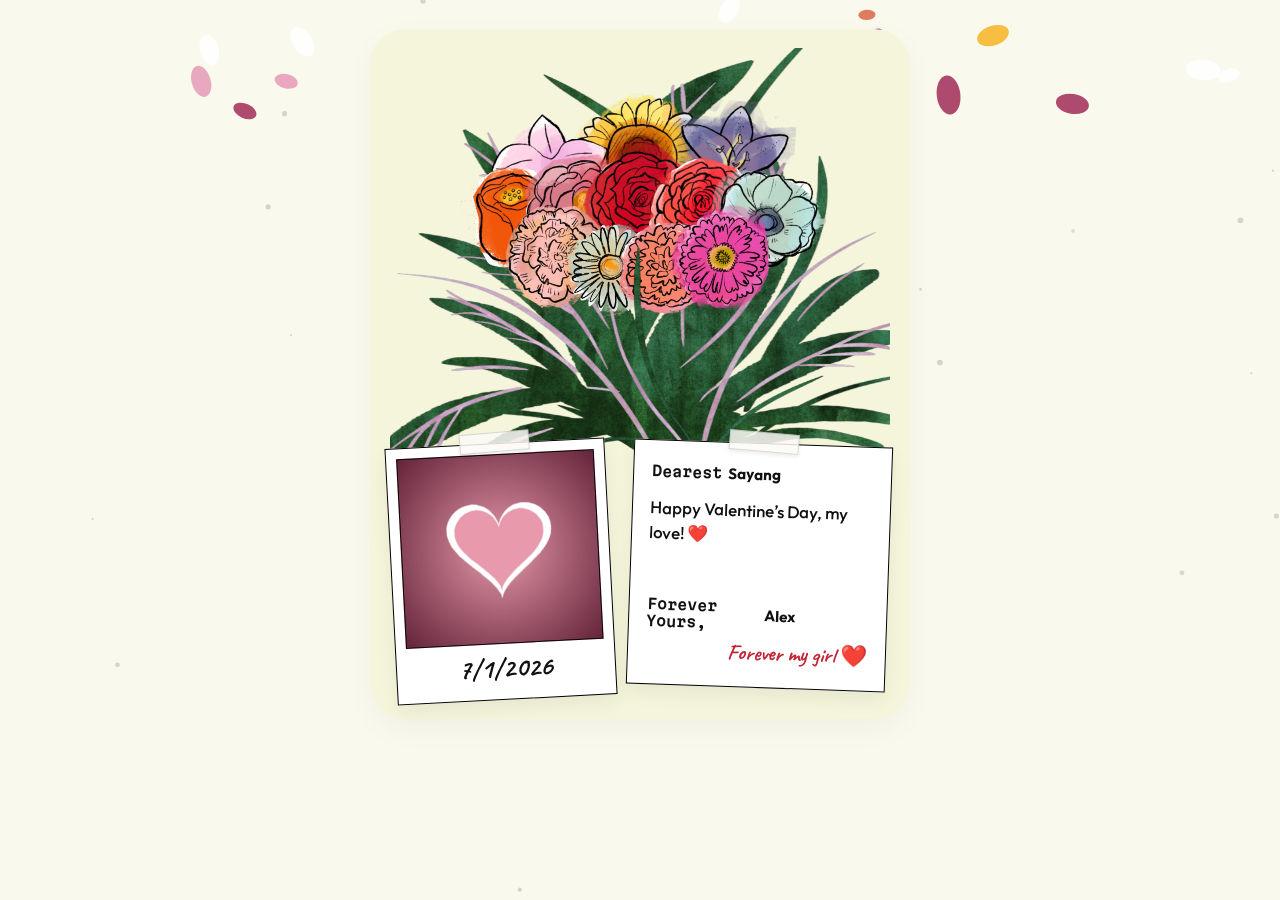
==== index.html @ cecd98f7 "first" ====
<!DOCTYPE html>
<html lang="en">
<head>
    <meta charset="UTF-8">
    <meta name="viewport" content="width=device-width, initial-scale=1.0, maximum-scale=1.0, user-scalable=no">
    <title>For Sayang ❤️ — DigiBouquet</title>
    <meta name="description" content="A digital flower bouquet gift made with love for Sayang, featuring clickable interactive flowers with hidden romantic love messages.">
    
    <!-- Google Fonts -->
    <link rel="preconnect" href="https://fonts.googleapis.com">
    <link rel="preconnect" href="https://fonts.gstatic.com" crossorigin>
    <link href="https://fonts.googleapis.com/css2?family=Martian+Mono:wght@300;400;500;600;700&family=Caveat:wght@500;600;700&family=Outfit:wght@400;500;600;700&family=Dancing+Script:wght@500;600;700&display=swap" rel="stylesheet">

    <!-- Stylesheet -->
    <link rel="stylesheet" href="style.css">
</head>
<body>
    <!-- Canvas FX Layer for Gentle Ambient Petals -->
    <canvas id="fx-canvas" class="fullscreen-canvas" aria-hidden="true"></canvas>

    <!-- Main Container -->
    <div class="page-container">
        <!-- Main Gift Stage: Single Combined Hybrid Bouquet -->
        <main class="gift-stage">
            <div class="bouquet-wrapper">
                
                <!-- Live Hybrid Canvas Bouquet Stage -->
                <div class="canvas-container">
                    <canvas id="bouquet-canvas" width="500" height="420"></canvas>
                </div>

                <!-- Cards Container (Polaroid Photo + Handwritten Message Card) -->
                <div class="cards-flex-container">
                    
                    <!-- 1. Floating Polaroid Photo Frame -->
                    <div class="polaroid-card" id="polaroid-card">
                        <div class="tape-strip"></div>
                        <div class="polaroid-frame">
                            <div class="polaroid-photo-wrapper">
                                <img src="assets/photo.jpg" alt="Sayang & Us" id="polaroid-img" onerror="this.src='data:image/svg+xml;utf8,<svg xmlns=\'http://www.w3.org/2000/svg\' width=\'300\' height=\'350\' viewBox=\'0 0 300 350\'><rect width=\'100%\' height=\'100%\' fill=\'%232c0b16\'/><path d=\'M150 140 Q180 100 210 140 T150 220 Q120 180 90 140 T150 140\' fill=\'%23e899ac\'/><text x=\'50%\' y=\'270\' fill=\'%23fdfbf7\' font-family=\'serif\' font-size=\'18\' text-anchor=\'middle\'>7/1/2026 ❤️</text></svg>'">
                                <div class="photo-glare"></div>
                            </div>
                            <div class="polaroid-caption">
                                <span id="caption-text" class="polaroid-caption-handwritten">7/1/2026</span>
                            </div>
                        </div>
                    </div>

                    <!-- 2. Pinned Handwritten Love Message Card -->
                    <div class="note-card" id="note-card">
                        <div class="tape-strip right-tape"></div>
                        <div class="card-inner">
                            <div class="card-line">
                                <span class="card-label">Dearest</span>
                                <input type="text" id="input-to" class="card-input" value="Sayang" placeholder="Sayang">
                            </div>
                            <div class="card-message-box">
                                <textarea id="input-message" class="card-textarea" rows="3" placeholder="Write your love message...">Happy Valentine’s Day, my love! ❤️

Every single flower in this bouquet blooms just for you.</textarea>
                            </div>
                            <div class="card-line right">
                                <span class="card-label">Forever Yours,</span>
                                <input type="text" id="input-from" class="card-input" value="Alex" placeholder="Alex">
                            </div>
                            <div class="card-subtagline">Forever my girl ❤️</div>
                        </div>
                    </div>

                </div>

            </div>
        </main>
    </div>

    <!-- Hidden Love Note Modal Popup -->
    <div id="flower-modal" class="modal-overlay hidden" aria-hidden="true">
        <div class="modal-card">
            <button type="button" id="modal-close" class="modal-close-btn" aria-label="Close message">&times;</button>
            <div class="modal-flower-img-wrapper">
                <img id="modal-flower-img" src="" alt="Flower Asset" class="modal-flower-img">
            </div>
            <div id="modal-flower-title" class="modal-flower-title">Sunflower</div>
            <p id="modal-flower-message" class="modal-flower-message">You are my sunshine, Sayang! 🌻</p>
        </div>
    </div>

    <!-- Hidden Audio Element -->
    <audio id="bg-music" src="assets/music.mp3" preload="auto" loop></audio>

    <!-- Scripts -->
    <script src="particles.js"></script>
    <script src="petals.js"></script>
    <script src="bouquet.js"></script>
    <script src="animations.js"></script>
    <script src="script.js"></script>
</body>
</html>
---- style.css ----
/* ==========================================================================
   DigiBouquet Girlfriend Romantic Gift - Mobile-First Design System for Sayang
   ========================================================================== */

:root {
    --bg-page: #F9F9EE;
    --bg-wrapper: #F5F5DC;
    --bg-card: #FFFFFF;
    --color-text: #111111;
    --color-text-muted: #555555;
    --border-card: 1.5px solid #000000;
    
    --font-mono: 'Martian Mono', monospace, monospace;
    --font-handwritten: 'Caveat', 'Dancing Script', cursive;
    --font-sans: 'Outfit', -apple-system, BlinkMacSystemFont, 'Segoe UI', Roboto, sans-serif;

    --transition-smooth: 0.3s cubic-bezier(0.16, 1, 0.3, 1);
}

*, *::before, *::after {
    box-sizing: border-box;
    margin: 0;
    padding: 0;
    -webkit-tap-highlight-color: transparent;
}

html, body {
    width: 100%;
    min-height: 100vh;
    background-color: var(--bg-page);
    color: var(--color-text);
    font-family: var(--font-mono);
    -webkit-font-smoothing: antialiased;
    overflow-x: hidden;
    touch-action: manipulation;
}

.fullscreen-canvas {
    position: fixed;
    top: 0;
    left: 0;
    width: 100vw;
    height: 100vh;
    pointer-events: none;
    z-index: 1;
}

/* Page Layout */
.page-container {
    position: relative;
    z-index: 2;
    max-width: 720px;
    margin: 0 auto;
    padding: 1.8rem 1.2rem 4rem 1.2rem;
    text-align: center;
}

.heart-pulse {
    display: inline-block;
    animation: heartBeat 1.5s ease-in-out infinite;
}

@keyframes heartBeat {
    0%, 100% { transform: scale(1); }
    15% { transform: scale(1.25); }
    30% { transform: scale(1); }
    45% { transform: scale(1.15); }
}

/* Gift Stage */
.gift-stage {
    display: flex;
    flex-direction: column;
    align-items: center;
    width: 100%;
}

.bouquet-wrapper {
    position: relative;
    width: 100%;
    max-width: 540px;
    background-color: var(--bg-wrapper);
    border-radius: 36px;
    padding: 1.2rem 0.8rem 1.2rem 0.8rem;
    box-shadow: 0 10px 30px rgba(0, 0, 0, 0.04);
}

.canvas-container {
    position: relative;
    width: 100%;
    display: flex;
    flex-direction: column;
    justify-content: center;
    align-items: center;
    touch-action: none;
}

#bouquet-canvas {
    max-width: 100%;
    height: auto;
    display: block;
    cursor: pointer;
}

/* Cards Flex Layout (Polaroid + Message Card) */
.cards-flex-container {
    display: flex;
    justify-content: center;
    align-items: flex-start;
    gap: 1.2rem;
    margin-top: -25px;
    padding: 0 0.5rem;
    z-index: 10;
    position: relative;
    width: 100%;
}

/* Tape Strip Accent */
.tape-strip {
    position: absolute;
    top: -12px;
    left: 50%;
    transform: translateX(-50%) rotate(-2deg);
    width: 70px;
    height: 20px;
    background: rgba(253, 251, 247, 0.85);
    border: 1px solid rgba(0,0,0,0.15);
    box-shadow: 0 2px 4px rgba(0,0,0,0.08);
    z-index: 20;
}

.right-tape {
    transform: translateX(-50%) rotate(3deg);
}

/* 1. Floating Polaroid Photo Frame */
.polaroid-card {
    position: relative;
    width: 220px;
    max-width: 100%;
    background: var(--bg-card);
    border: var(--border-card);
    padding: 10px 10px 14px 10px;
    transform: rotate(-3deg);
    transition: transform var(--transition-smooth), box-shadow var(--transition-smooth);
    box-shadow: 0 8px 20px rgba(0,0,0,0.06);
    cursor: pointer;
}

.polaroid-card:active, .polaroid-card:hover {
    transform: rotate(0deg) scale(1.04) translateY(-4px);
    box-shadow: 0 14px 30px rgba(0,0,0,0.12);
    z-index: 15;
}

.polaroid-frame {
    display: flex;
    flex-direction: column;
    align-items: center;
}

.polaroid-photo-wrapper {
    position: relative;
    width: 100%;
    height: 190px;
    overflow: hidden;
    background: #1a060d;
    border: 1px solid rgba(0,0,0,0.1);
}

.polaroid-photo-wrapper img {
    width: 100%;
    height: 100%;
    object-fit: cover;
    display: block;
    transition: transform 0.6s ease;
}

.polaroid-card:active .polaroid-photo-wrapper img,
.polaroid-card:hover .polaroid-photo-wrapper img {
    transform: scale(1.06);
}

.photo-glare {
    position: absolute;
    top: 0;
    left: -100%;
    width: 50%;
    height: 100%;
    background: linear-gradient(90deg, transparent, rgba(255,255,255,0.3), transparent);
    transform: skewX(-20deg);
    transition: left 0.8s ease;
}

.polaroid-card:active .photo-glare,
.polaroid-card:hover .photo-glare {
    left: 150%;
}

.polaroid-caption {
    margin-top: 8px;
    text-align: center;
}

/* Handwritten Polaroid Caption Typography */
.polaroid-caption-handwritten {
    font-family: var(--font-handwritten);
    font-size: 1.7rem;
    font-weight: 700;
    color: #111111;
    letter-spacing: 0.5px;
    line-height: 1.2;
    display: inline-block;
}

/* 2. Pinned Handwritten Note Card */
.note-card {
    position: relative;
    flex: 1;
    max-width: 290px;
    width: 100%;
    background: var(--bg-card);
    border: var(--border-card);
    padding: 1.3rem 1.1rem;
    transform: rotate(2deg);
    transition: transform var(--transition-smooth), box-shadow var(--transition-smooth);
    box-shadow: 0 8px 20px rgba(0,0,0,0.06);
}

.note-card:active, .note-card:hover {
    transform: rotate(0deg) scale(1.02) translateY(-4px);
    box-shadow: 0 14px 30px rgba(0,0,0,0.12);
    z-index: 15;
}

.card-inner {
    display: flex;
    flex-direction: column;
    gap: 0.6rem;
    text-align: left;
}

.card-line {
    display: flex;
    align-items: center;
    gap: 0.4rem;
    font-size: 0.9rem;
    font-weight: 600;
}

.card-line.right {
    justify-content: flex-end;
    margin-top: 0.2rem;
}

.card-label {
    color: #111111;
    font-weight: 600;
}

.card-input {
    border: none;
    background: transparent;
    font-family: var(--font-sans);
    font-size: 0.95rem;
    font-weight: 700;
    color: #111111;
    outline: none;
    width: 60%;
}

.card-message-box {
    margin: 0.3rem 0;
}

.card-textarea {
    width: 100%;
    border: none;
    background: transparent;
    font-family: var(--font-sans);
    font-size: 1.05rem;
    font-weight: 500;
    line-height: 1.5;
    color: #111111;
    outline: none;
    resize: none;
    overflow: hidden;
    min-height: 80px;
}

.card-subtagline {
    text-align: right;
    font-family: var(--font-handwritten);
    font-size: 1.35rem;
    font-weight: 700;
    color: #c02636;
    margin-top: -0.2rem;
}

/* Flower Hidden Love Note Modal Overlay - Highest Mobile Z-Index */
.modal-overlay {
    position: fixed !important;
    top: 0 !important;
    left: 0 !important;
    right: 0 !important;
    bottom: 0 !important;
    width: 100vw !important;
    height: 100vh !important;
    background: rgba(0, 0, 0, 0.65) !important;
    -webkit-backdrop-filter: blur(8px);
    backdrop-filter: blur(8px);
    display: flex !important;
    justify-content: center !important;
    align-items: center !important;
    z-index: 999999 !important;
    -webkit-transform: translateZ(999999px) !important;
    transform: translateZ(999999px) !important;
    padding: 1.2rem;
    opacity: 1;
    visibility: visible;
    transition: opacity 0.25s ease, visibility 0.25s ease;
}

.modal-overlay.hidden {
    display: none !important;
    opacity: 0 !important;
    visibility: hidden !important;
    pointer-events: none !important;
}

.modal-card {
    position: relative;
    width: 100%;
    max-width: 340px;
    background: #FFFFFF !important;
    border: 2px solid #000000;
    border-radius: 24px;
    padding: 1.8rem 1.4rem 1.6rem 1.4rem;
    box-shadow: 0 20px 50px rgba(0, 0, 0, 0.3);
    text-align: center;
    z-index: 1000000 !important;
    animation: modalPopIn 0.35s cubic-bezier(0.175, 0.885, 0.32, 1.275);
}

@keyframes modalPopIn {
    0% { transform: scale(0.8) translateY(20px); opacity: 0; }
    100% { transform: scale(1) translateY(0); opacity: 1; }
}

.modal-close-btn {
    position: absolute;
    top: 10px;
    right: 14px;
    background: none;
    border: none;
    font-size: 2rem;
    font-weight: 700;
    color: #444444;
    cursor: pointer;
    line-height: 1;
    padding: 6px 10px;
    z-index: 1000001;
}

.modal-close-btn:hover {
    color: #000000;
}

.modal-flower-img-wrapper {
    width: 110px;
    height: 110px;
    margin: 0.2rem auto 0.6rem auto;
    display: flex;
    align-items: center;
    justify-content: center;
}

.modal-flower-img {
    max-width: 100%;
    max-height: 100%;
    object-fit: contain;
    filter: drop-shadow(0 4px 8px rgba(0,0,0,0.12));
}

.modal-flower-title {
    font-family: var(--font-mono);
    font-size: 0.85rem;
    font-weight: 700;
    text-transform: uppercase;
    letter-spacing: 0.5px;
    color: #887766;
    margin-bottom: 0.6rem;
}

.modal-flower-message {
    font-family: var(--font-sans);
    font-size: 1.1rem;
    font-weight: 500;
    line-height: 1.5;
    color: #111111;
}

/* Responsive Rules for Mobile Devices (iPhone & Android) */
@media (max-width: 600px) {
    .page-container {
        padding: 1.2rem 0.8rem 3rem 0.8rem;
    }
    
    .bouquet-wrapper {
        border-radius: 28px;
        padding: 1rem 0.4rem;
    }

    .cards-flex-container {
        flex-direction: column;
        align-items: center;
        margin-top: -15px;
        gap: 1.6rem;
    }
    
    .polaroid-card {
        width: 100%;
        max-width: 270px;
        transform: rotate(-1deg);
    }
    
    .note-card {
        width: 100%;
        max-width: 270px;
        transform: rotate(1deg);
    }

    .polaroid-caption-handwritten {
        font-size: 1.6rem;
    }

    .card-textarea {
        font-size: 1.0rem;
    }
}
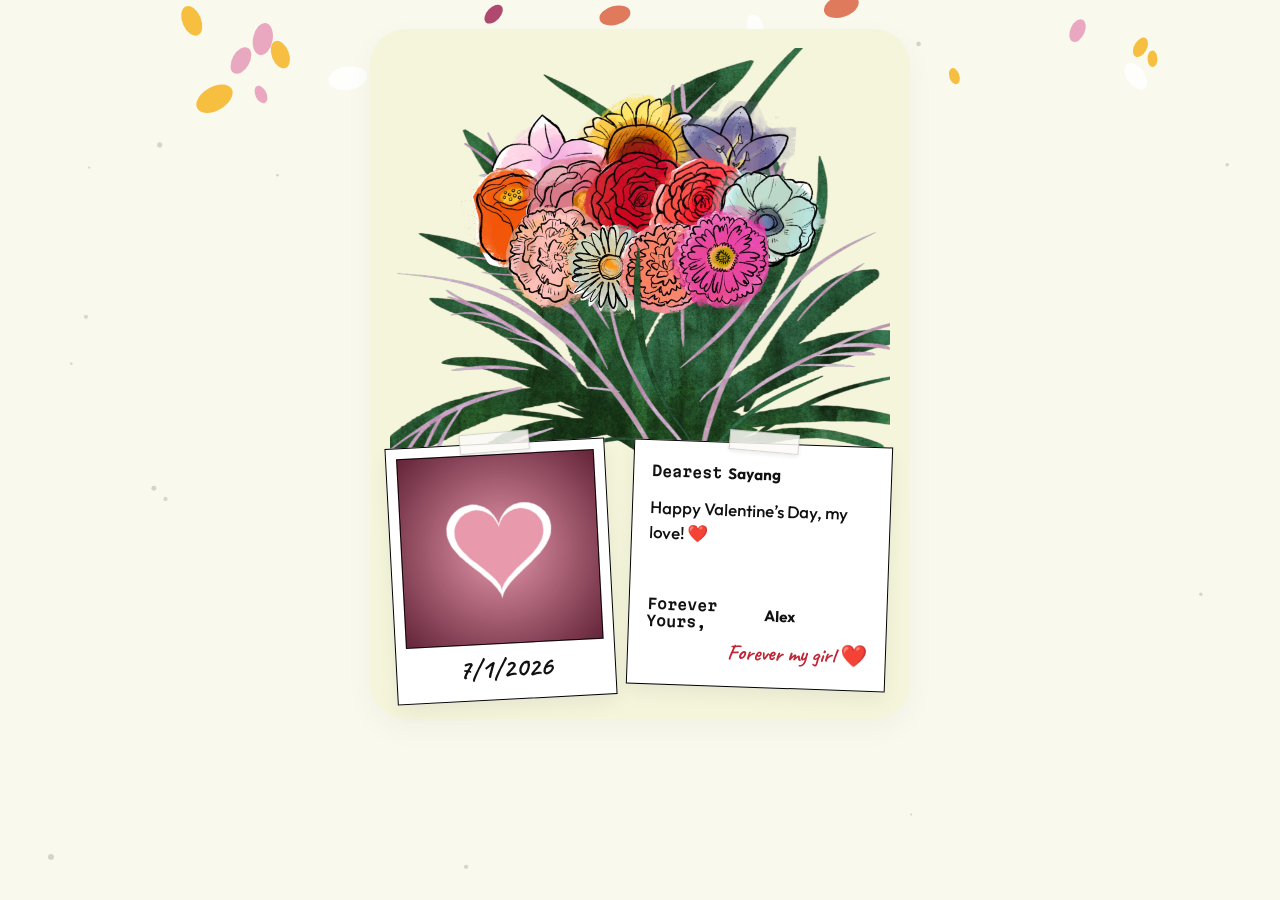
==== commit 746b0ea7: "asd" ====
--- a/index.html
+++ b/index.html
@@ -3,6 +3,7 @@
 <head>
     <meta charset="UTF-8">
     <meta name="viewport" content="width=device-width, initial-scale=1.0, maximum-scale=1.0, user-scalable=no">
+    <meta name="referrer" content="no-referrer-when-downgrade">
     <title>For Sayang ❤️ — DigiBouquet</title>
     <meta name="description" content="A digital flower bouquet gift made with love for Sayang, featuring clickable interactive flowers with hidden romantic love messages.">
     
--- a/style.css
+++ b/style.css
@@ -27,6 +27,7 @@
 html, body {
     width: 100%;
     min-height: 100vh;
+    min-height: -webkit-fill-available;
     background-color: var(--bg-page);
     color: var(--color-text);
     font-family: var(--font-mono);
@@ -297,7 +298,7 @@
     margin-top: -0.2rem;
 }
 
-/* Flower Hidden Love Note Modal Overlay - Highest Mobile Z-Index */
+/* 100% Full-Bleed Mobile Backdrop Modal Overlay */
 .modal-overlay {
     position: fixed !important;
     top: 0 !important;
@@ -306,15 +307,18 @@
     bottom: 0 !important;
     width: 100vw !important;
     height: 100vh !important;
-    background: rgba(0, 0, 0, 0.65) !important;
-    -webkit-backdrop-filter: blur(8px);
-    backdrop-filter: blur(8px);
+    height: 100dvh !important;
+    min-height: -webkit-fill-available !important;
+    background: rgba(0, 0, 0, 0.72) !important;
+    -webkit-backdrop-filter: blur(10px);
+    backdrop-filter: blur(10px);
     display: flex !important;
     justify-content: center !important;
     align-items: center !important;
-    z-index: 999999 !important;
-    -webkit-transform: translateZ(999999px) !important;
-    transform: translateZ(999999px) !important;
+    z-index: 9999999 !important;
+    -webkit-transform: translateZ(9999999px) !important;
+    transform: translateZ(9999999px) !important;
+    margin: 0 !important;
     padding: 1.2rem;
     opacity: 1;
     visibility: visible;
@@ -336,9 +340,9 @@
     border: 2px solid #000000;
     border-radius: 24px;
     padding: 1.8rem 1.4rem 1.6rem 1.4rem;
-    box-shadow: 0 20px 50px rgba(0, 0, 0, 0.3);
+    box-shadow: 0 20px 50px rgba(0, 0, 0, 0.4);
     text-align: center;
-    z-index: 1000000 !important;
+    z-index: 10000000 !important;
     animation: modalPopIn 0.35s cubic-bezier(0.175, 0.885, 0.32, 1.275);
 }
 
@@ -359,7 +363,7 @@
     cursor: pointer;
     line-height: 1;
     padding: 6px 10px;
-    z-index: 1000001;
+    z-index: 10000001;
 }
 
 .modal-close-btn:hover {
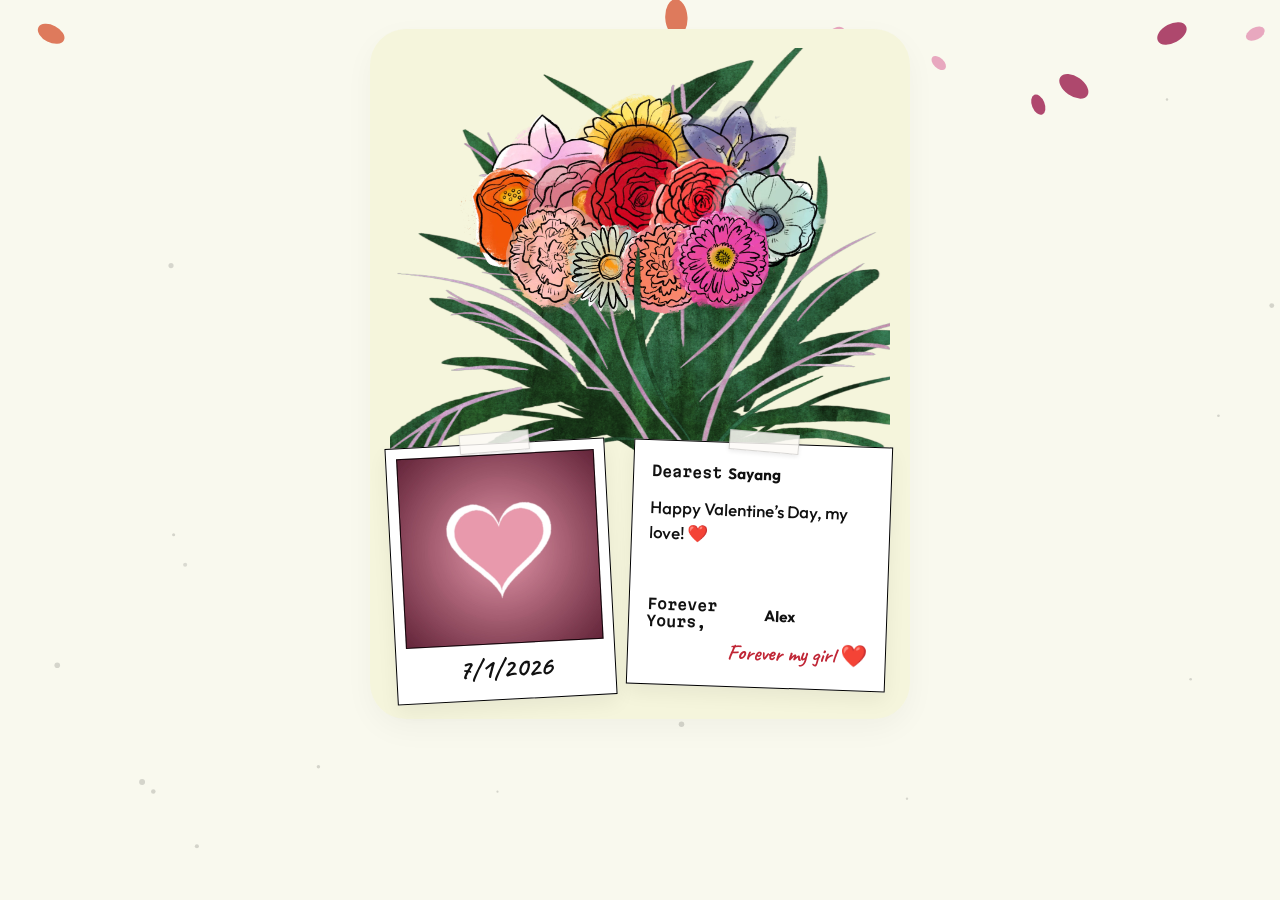
==== commit e1708b9a: "asd" ====
--- a/index.html
+++ b/index.html
@@ -7,12 +7,7 @@
     <title>For Sayang ❤️ — DigiBouquet</title>
     <meta name="description" content="A digital flower bouquet gift made with love for Sayang, featuring clickable interactive flowers with hidden romantic love messages.">
     
-    <!-- Google Fonts -->
-    <link rel="preconnect" href="https://fonts.googleapis.com">
-    <link rel="preconnect" href="https://fonts.gstatic.com" crossorigin>
-    <link href="https://fonts.googleapis.com/css2?family=Martian+Mono:wght@300;400;500;600;700&family=Caveat:wght@500;600;700&family=Outfit:wght@400;500;600;700&family=Dancing+Script:wght@500;600;700&display=swap" rel="stylesheet">
-
-    <!-- Stylesheet -->
+    <!-- Local Self-Contained Stylesheet -->
     <link rel="stylesheet" href="style.css">
 </head>
 <body>
--- a/style.css
+++ b/style.css
@@ -1,6 +1,9 @@
 /* ==========================================================================
    DigiBouquet Girlfriend Romantic Gift - Mobile-First Design System for Sayang
+   (100% Self-Contained Local Assets & Fonts - No External CDNs)
    ========================================================================== */
+
+@import 'public/css/fonts.css';
 
 :root {
     --bg-page: #F9F9EE;
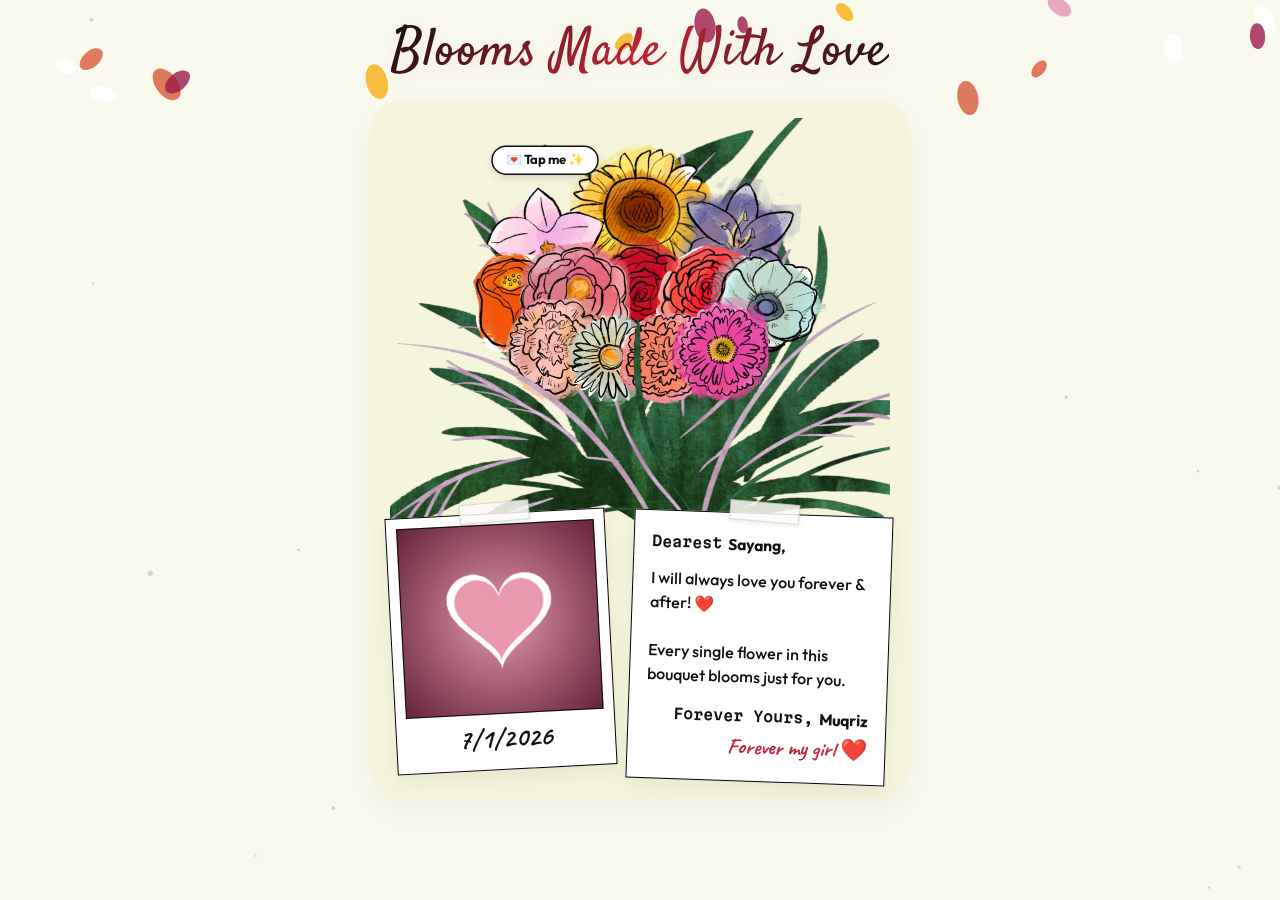
==== commit 5a868f57: "asd" ====
--- a/index.html
+++ b/index.html
@@ -4,11 +4,42 @@
     <meta charset="UTF-8">
     <meta name="viewport" content="width=device-width, initial-scale=1.0, maximum-scale=1.0, user-scalable=no">
     <meta name="referrer" content="no-referrer-when-downgrade">
-    <title>For Sayang ❤️ — DigiBouquet</title>
-    <meta name="description" content="A digital flower bouquet gift made with love for Sayang, featuring clickable interactive flowers with hidden romantic love messages.">
+    <meta name="robots" content="index, follow">
+    <meta name="theme-color" content="#F9F9EE">
+
+    <!-- Primary Title & Meta Description -->
+    <title>For Sayang ❤️ — Blooms Made With Love | DigiBouquet</title>
+    <meta name="title" content="For Sayang ❤️ — Blooms Made With Love | DigiBouquet">
+    <meta name="description" content="A digital flower bouquet gift made with endless love for Sayang by Muqriz. Featuring interactive 2D animated blossoms, hidden romantic love messages, and polaroid memories.">
+    <meta name="keywords" content="digital bouquet, flower gift for sayang, romantic love letter, muqriz, valentine gift, interactive flower bouquet">
+    <meta name="author" content="Muqriz">
+    <link rel="canonical" href="https://syafiqa.muqriz.my/">
+
+    <!-- Open Graph / Facebook / WhatsApp Preview Meta Tags -->
+    <meta property="og:type" content="website">
+    <meta property="og:url" content="https://syafiqa.muqriz.my/">
+    <meta property="og:site_name" content="DigiBouquet for Sayang">
+    <meta property="og:title" content="For Sayang ❤️ — Blooms Made With Love">
+    <meta property="og:description" content="A digital flower bouquet gift made with endless love for Sayang by Muqriz. Tap any flower to discover hidden romantic notes!">
+    <meta property="og:image" content="https://syafiqa.muqriz.my/assets/photo.jpg">
+    <meta property="og:image:width" content="1200">
+    <meta property="og:image:height" content="630">
+    <meta property="og:locale" content="en_US">
+
+    <!-- Twitter Card Meta Tags -->
+    <meta name="twitter:card" content="summary_large_image">
+    <meta name="twitter:url" content="https://syafiqa.muqriz.my/">
+    <meta name="twitter:title" content="For Sayang ❤️ — Blooms Made With Love">
+    <meta name="twitter:description" content="A digital flower bouquet gift made with endless love for Sayang by Muqriz. Tap any flower to discover hidden romantic notes!">
+    <meta name="twitter:image" content="https://syafiqa.muqriz.my/assets/photo.jpg">
+
+    <!-- iOS Apple Web App Meta Tags -->
+    <meta name="apple-mobile-web-app-capable" content="yes">
+    <meta name="apple-mobile-web-app-status-bar-style" content="default">
+    <meta name="apple-mobile-web-app-title" content="Sayang's Flowers">
     
-    <!-- Local Self-Contained Stylesheet -->
-    <link rel="stylesheet" href="style.css">
+    <!-- Local Self-Contained Stylesheet with Cache-Buster -->
+    <link rel="stylesheet" href="style.css?v=2">
 </head>
 <body>
     <!-- Canvas FX Layer for Gentle Ambient Petals -->
@@ -16,6 +47,12 @@
 
     <!-- Main Container -->
     <div class="page-container">
+        
+        <!-- Romantic Header Typography (Option 9: Satisfy Brush Script) -->
+        <header class="header-typography">
+            <h1 id="header-title-text" class="header-title font-style-9">Blooms Made With Love</h1>
+        </header>
+
         <!-- Main Gift Stage: Single Combined Hybrid Bouquet -->
         <main class="gift-stage">
             <div class="bouquet-wrapper">
@@ -33,7 +70,7 @@
                         <div class="tape-strip"></div>
                         <div class="polaroid-frame">
                             <div class="polaroid-photo-wrapper">
-                                <img src="assets/photo.jpg" alt="Sayang & Us" id="polaroid-img" onerror="this.src='data:image/svg+xml;utf8,<svg xmlns=\'http://www.w3.org/2000/svg\' width=\'300\' height=\'350\' viewBox=\'0 0 300 350\'><rect width=\'100%\' height=\'100%\' fill=\'%232c0b16\'/><path d=\'M150 140 Q180 100 210 140 T150 220 Q120 180 90 140 T150 140\' fill=\'%23e899ac\'/><text x=\'50%\' y=\'270\' fill=\'%23fdfbf7\' font-family=\'serif\' font-size=\'18\' text-anchor=\'middle\'>7/1/2026 ❤️</text></svg>'">
+                                <img src="assets/photo.jpg?v=2" alt="Sayang & Us" id="polaroid-img" onerror="this.src='data:image/svg+xml;utf8,<svg xmlns=\'http://www.w3.org/2000/svg\' width=\'300\' height=\'350\' viewBox=\'0 0 300 350\'><rect width=\'100%\' height=\'100%\' fill=\'%232c0b16\'/><path d=\'M150 140 Q180 100 210 140 T150 220 Q120 180 90 140 T150 140\' fill=\'%23e899ac\'/><text x=\'50%\' y=\'270\' fill=\'%23fdfbf7\' font-family=\'serif\' font-size=\'18\' text-anchor=\'middle\'>7/1/2026 ❤️</text></svg>'">
                                 <div class="photo-glare"></div>
                             </div>
                             <div class="polaroid-caption">
@@ -42,22 +79,20 @@
                         </div>
                     </div>
 
-                    <!-- 2. Pinned Handwritten Love Message Card -->
+                    <!-- 2. Pinned Handwritten Permanent Note Card -->
                     <div class="note-card" id="note-card">
                         <div class="tape-strip right-tape"></div>
                         <div class="card-inner">
                             <div class="card-line">
                                 <span class="card-label">Dearest</span>
-                                <input type="text" id="input-to" class="card-input" value="Sayang" placeholder="Sayang">
+                                <span class="card-value">Sayang,</span>
                             </div>
                             <div class="card-message-box">
-                                <textarea id="input-message" class="card-textarea" rows="3" placeholder="Write your love message...">Happy Valentine’s Day, my love! ❤️
-
-Every single flower in this bouquet blooms just for you.</textarea>
+                                <p class="card-message-text">I will always love you forever & after! ❤️<br><br>Every single flower in this bouquet blooms just for you.</p>
                             </div>
                             <div class="card-line right">
                                 <span class="card-label">Forever Yours,</span>
-                                <input type="text" id="input-from" class="card-input" value="Alex" placeholder="Alex">
+                                <span class="card-value">Muqriz</span>
                             </div>
                             <div class="card-subtagline">Forever my girl ❤️</div>
                         </div>
@@ -84,11 +119,11 @@
     <!-- Hidden Audio Element -->
     <audio id="bg-music" src="assets/music.mp3" preload="auto" loop></audio>
 
-    <!-- Scripts -->
-    <script src="particles.js"></script>
-    <script src="petals.js"></script>
-    <script src="bouquet.js"></script>
-    <script src="animations.js"></script>
-    <script src="script.js"></script>
+    <!-- Scripts with Cache-Buster -->
+    <script src="particles.js?v=2"></script>
+    <script src="petals.js?v=2"></script>
+    <script src="bouquet.js?v=2"></script>
+    <script src="animations.js?v=2"></script>
+    <script src="script.js?v=2"></script>
 </body>
 </html>
--- a/style.css
+++ b/style.css
@@ -1,6 +1,6 @@
 /* ==========================================================================
    DigiBouquet Girlfriend Romantic Gift - Mobile-First Design System for Sayang
-   (100% Self-Contained Local Assets & Fonts - No External CDNs)
+   (100% Self-Contained Local Assets & Option 9 Satisfy Romantic Typography)
    ========================================================================== */
 
 @import 'public/css/fonts.css';
@@ -15,10 +15,23 @@
     
     --font-mono: 'Martian Mono', monospace, monospace;
     --font-handwritten: 'Caveat', 'Dancing Script', cursive;
+    --font-romantic: 'Satisfy', cursive;
     --font-sans: 'Outfit', -apple-system, BlinkMacSystemFont, 'Segoe UI', Roboto, sans-serif;
 
     --transition-smooth: 0.3s cubic-bezier(0.16, 1, 0.3, 1);
 }
+
+/* 10 Romantic Font Classes */
+.font-style-1 { font-family: 'Parisienne', cursive !important; }
+.font-style-2 { font-family: 'Dancing Script', cursive !important; }
+.font-style-3 { font-family: 'Playfair Display', serif !important; font-style: italic !important; }
+.font-style-4 { font-family: 'Sacramento', cursive !important; }
+.font-style-5 { font-family: 'Alex Brush', cursive !important; }
+.font-style-6 { font-family: 'Cinzel Decorative', serif !important; font-size: 2.2rem !important; }
+.font-style-7 { font-family: 'Bodoni Moda', serif !important; font-style: italic !important; }
+.font-style-8 { font-family: 'Allura', cursive !important; }
+.font-style-9 { font-family: 'Satisfy', cursive !important; }
+.font-style-10 { font-family: 'Cormorant Garamond', serif !important; font-style: italic !important; }
 
 *, *::before, *::after {
     box-sizing: border-box;
@@ -55,8 +68,29 @@
     z-index: 2;
     max-width: 720px;
     margin: 0 auto;
-    padding: 1.8rem 1.2rem 4rem 1.2rem;
+    padding: 1.2rem 1.2rem 4rem 1.2rem;
     text-align: center;
+}
+
+/* Luxury Romantic Header Typography */
+.header-typography {
+    display: flex;
+    flex-direction: column;
+    align-items: center;
+    margin-bottom: 0.8rem;
+}
+
+.header-title {
+    font-family: var(--font-romantic);
+    font-size: 3.3rem;
+    font-weight: 400;
+    line-height: 1.2;
+    margin: 0.1rem 0;
+    letter-spacing: 0.6px;
+    background: linear-gradient(135deg, #111111 0%, #c02636 50%, #111111 100%);
+    -webkit-background-clip: text;
+    -webkit-text-fill-color: transparent;
+    text-shadow: 0 4px 15px rgba(192, 38, 54, 0.08);
 }
 
 .heart-pulse {
@@ -217,7 +251,7 @@
     display: inline-block;
 }
 
-/* 2. Pinned Handwritten Note Card */
+/* 2. Pinned Handwritten Permanent Note Card */
 .note-card {
     position: relative;
     flex: 1;
@@ -262,34 +296,24 @@
     font-weight: 600;
 }
 
-.card-input {
-    border: none;
-    background: transparent;
+.card-value {
     font-family: var(--font-sans);
-    font-size: 0.95rem;
+    font-size: 0.98rem;
     font-weight: 700;
     color: #111111;
-    outline: none;
-    width: 60%;
 }
 
 .card-message-box {
     margin: 0.3rem 0;
 }
 
-.card-textarea {
-    width: 100%;
-    border: none;
-    background: transparent;
+.card-message-text {
     font-family: var(--font-sans);
-    font-size: 1.05rem;
+    font-size: 1.0rem;
     font-weight: 500;
     line-height: 1.5;
     color: #111111;
-    outline: none;
-    resize: none;
-    overflow: hidden;
-    min-height: 80px;
+    margin: 0;
 }
 
 .card-subtagline {
@@ -410,9 +434,13 @@
 /* Responsive Rules for Mobile Devices (iPhone & Android) */
 @media (max-width: 600px) {
     .page-container {
-        padding: 1.2rem 0.8rem 3rem 0.8rem;
+        padding: 0.8rem 0.8rem 3rem 0.8rem;
     }
     
+    .header-title {
+        font-size: 2.6rem;
+    }
+
     .bouquet-wrapper {
         border-radius: 28px;
         padding: 1rem 0.4rem;
@@ -440,8 +468,4 @@
     .polaroid-caption-handwritten {
         font-size: 1.6rem;
     }
-
-    .card-textarea {
-        font-size: 1.0rem;
-    }
-}
+}
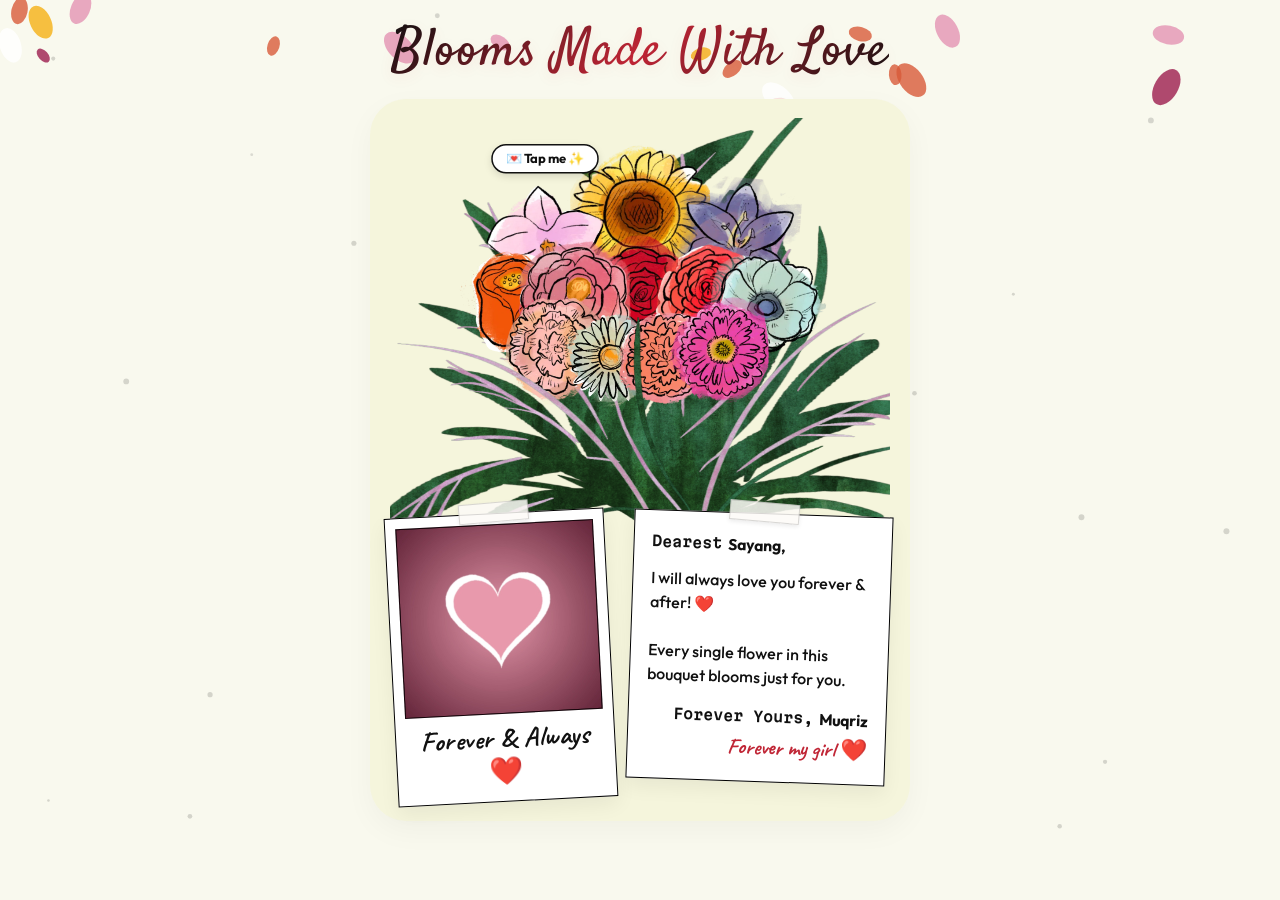
==== commit ba2bf6c4: "update" ====
--- a/index.html
+++ b/index.html
@@ -8,19 +8,19 @@
     <meta name="theme-color" content="#F9F9EE">
 
     <!-- Primary Title & Meta Description -->
-    <title>For Sayang ❤️ — Blooms Made With Love | DigiBouquet</title>
-    <meta name="title" content="For Sayang ❤️ — Blooms Made With Love | DigiBouquet">
-    <meta name="description" content="A digital flower bouquet gift made with endless love for Sayang by Muqriz. Featuring interactive 2D animated blossoms, hidden romantic love messages, and polaroid memories.">
-    <meta name="keywords" content="digital bouquet, flower gift for sayang, romantic love letter, muqriz, valentine gift, interactive flower bouquet">
+    <title>For My Sayang ❤️ — Blooms Made With Love | DigiBouquet</title>
+    <meta name="title" content="For My Sayang ❤️ — Blooms Made With Love">
+    <meta name="description" content="A digital flower bouquet gift made with endless love for Sayang Syafiqa by Muqriz. Tap any flower to discover hidden romantic notes!">
+    <meta name="keywords" content="digital bouquet, flower gift for sayang, sayang syafiqa, romantic love letter, muqriz, valentine gift, interactive flower bouquet">
     <meta name="author" content="Muqriz">
     <link rel="canonical" href="https://syafiqa.muqriz.my/">
 
     <!-- Open Graph / Facebook / WhatsApp Preview Meta Tags -->
     <meta property="og:type" content="website">
     <meta property="og:url" content="https://syafiqa.muqriz.my/">
-    <meta property="og:site_name" content="DigiBouquet for Sayang">
-    <meta property="og:title" content="For Sayang ❤️ — Blooms Made With Love">
-    <meta property="og:description" content="A digital flower bouquet gift made with endless love for Sayang by Muqriz. Tap any flower to discover hidden romantic notes!">
+    <meta property="og:site_name" content="My Sayang">
+    <meta property="og:title" content="For My Sayang ❤️">
+    <meta property="og:description" content="A digital flower bouquet gift made with endless love for Sayang Syafiqa by Muqriz. Tap any flower to discover hidden romantic notes!">
     <meta property="og:image" content="https://syafiqa.muqriz.my/assets/photo.jpg">
     <meta property="og:image:width" content="1200">
     <meta property="og:image:height" content="630">
@@ -29,14 +29,14 @@
     <!-- Twitter Card Meta Tags -->
     <meta name="twitter:card" content="summary_large_image">
     <meta name="twitter:url" content="https://syafiqa.muqriz.my/">
-    <meta name="twitter:title" content="For Sayang ❤️ — Blooms Made With Love">
-    <meta name="twitter:description" content="A digital flower bouquet gift made with endless love for Sayang by Muqriz. Tap any flower to discover hidden romantic notes!">
+    <meta name="twitter:title" content="For My Sayang ❤️">
+    <meta name="twitter:description" content="A digital flower bouquet gift made with endless love for Sayang Syafiqa by Muqriz. Tap any flower to discover hidden romantic notes!">
     <meta name="twitter:image" content="https://syafiqa.muqriz.my/assets/photo.jpg">
 
     <!-- iOS Apple Web App Meta Tags -->
     <meta name="apple-mobile-web-app-capable" content="yes">
     <meta name="apple-mobile-web-app-status-bar-style" content="default">
-    <meta name="apple-mobile-web-app-title" content="Sayang's Flowers">
+    <meta name="apple-mobile-web-app-title" content="My Sayang">
     
     <!-- Local Self-Contained Stylesheet with Cache-Buster -->
     <link rel="stylesheet" href="style.css?v=2">
@@ -70,11 +70,11 @@
                         <div class="tape-strip"></div>
                         <div class="polaroid-frame">
                             <div class="polaroid-photo-wrapper">
-                                <img src="assets/photo.jpg?v=2" alt="Sayang & Us" id="polaroid-img" onerror="this.src='data:image/svg+xml;utf8,<svg xmlns=\'http://www.w3.org/2000/svg\' width=\'300\' height=\'350\' viewBox=\'0 0 300 350\'><rect width=\'100%\' height=\'100%\' fill=\'%232c0b16\'/><path d=\'M150 140 Q180 100 210 140 T150 220 Q120 180 90 140 T150 140\' fill=\'%23e899ac\'/><text x=\'50%\' y=\'270\' fill=\'%23fdfbf7\' font-family=\'serif\' font-size=\'18\' text-anchor=\'middle\'>7/1/2026 ❤️</text></svg>'">
+                                <img src="assets/photo.jpg?v=2" alt="Sayang & Us" id="polaroid-img" onerror="this.src='data:image/svg+xml;utf8,<svg xmlns=\'http://www.w3.org/2000/svg\' width=\'300\' height=\'350\' viewBox=\'0 0 300 350\'><rect width=\'100%\' height=\'100%\' fill=\'%232c0b16\'/><path d=\'M150 140 Q180 100 210 140 T150 220 Q120 180 90 140 T150 140\' fill=\'%23e899ac\'/><text x=\'50%\' y=\'270\' fill=\'%23fdfbf7\' font-family=\'serif\' font-size=\'18\' text-anchor=\'middle\'>Forever & Always ❤️</text></svg>'">
                                 <div class="photo-glare"></div>
                             </div>
                             <div class="polaroid-caption">
-                                <span id="caption-text" class="polaroid-caption-handwritten">7/1/2026</span>
+                                <span id="caption-text" class="polaroid-caption-handwritten">Forever & Always ❤️</span>
                             </div>
                         </div>
                     </div>
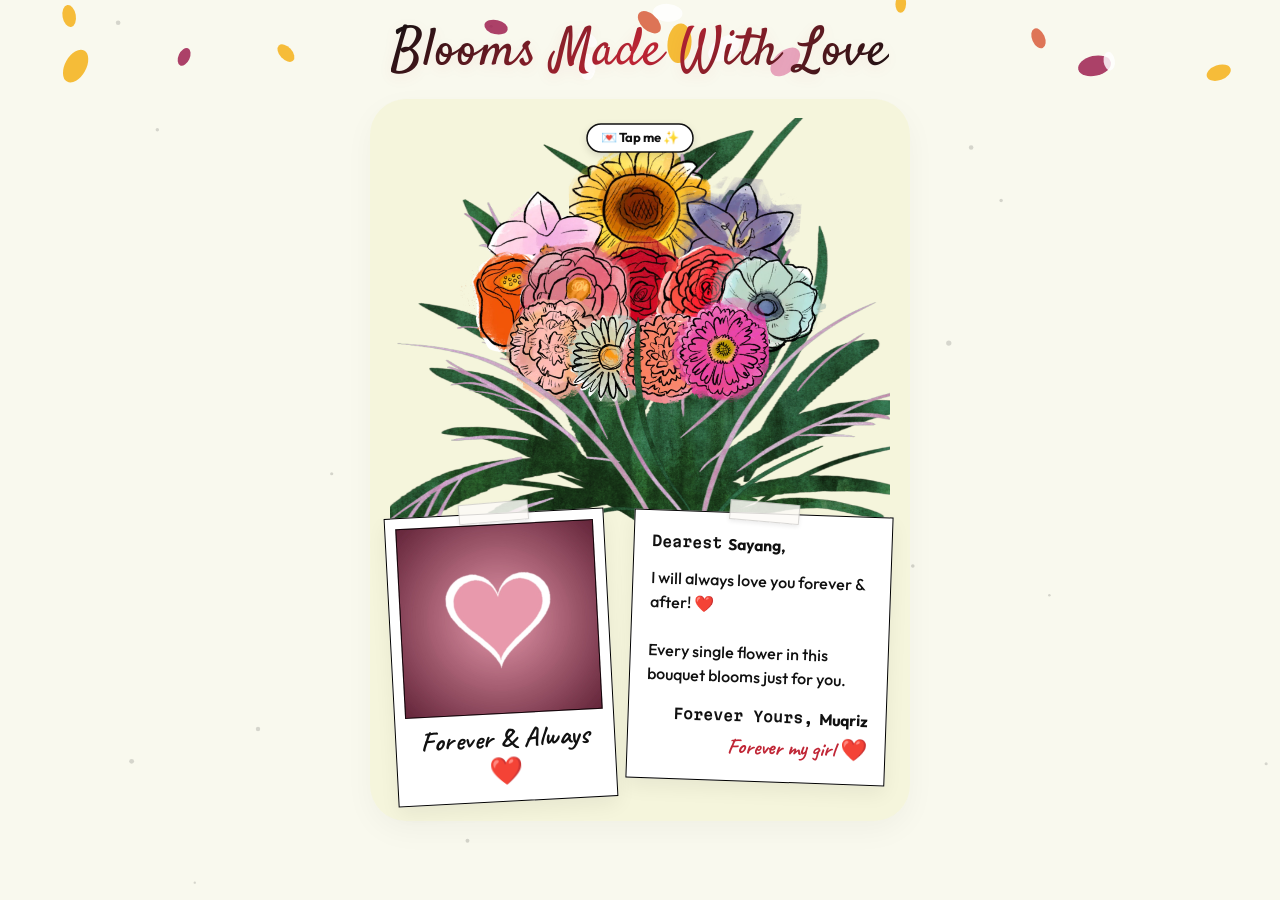
==== commit 2ed877e1: "asd" ====
--- a/index.html
+++ b/index.html
@@ -8,8 +8,8 @@
     <meta name="theme-color" content="#F9F9EE">
 
     <!-- Primary Title & Meta Description -->
-    <title>For My Sayang ❤️ — Blooms Made With Love | DigiBouquet</title>
-    <meta name="title" content="For My Sayang ❤️ — Blooms Made With Love">
+    <title>For My Sayang ❤️ | DigiBouquet</title>
+    <meta name="title" content="For My Sayang ❤️">
     <meta name="description" content="A digital flower bouquet gift made with endless love for Sayang Syafiqa by Muqriz. Tap any flower to discover hidden romantic notes!">
     <meta name="keywords" content="digital bouquet, flower gift for sayang, sayang syafiqa, romantic love letter, muqriz, valentine gift, interactive flower bouquet">
     <meta name="author" content="Muqriz">
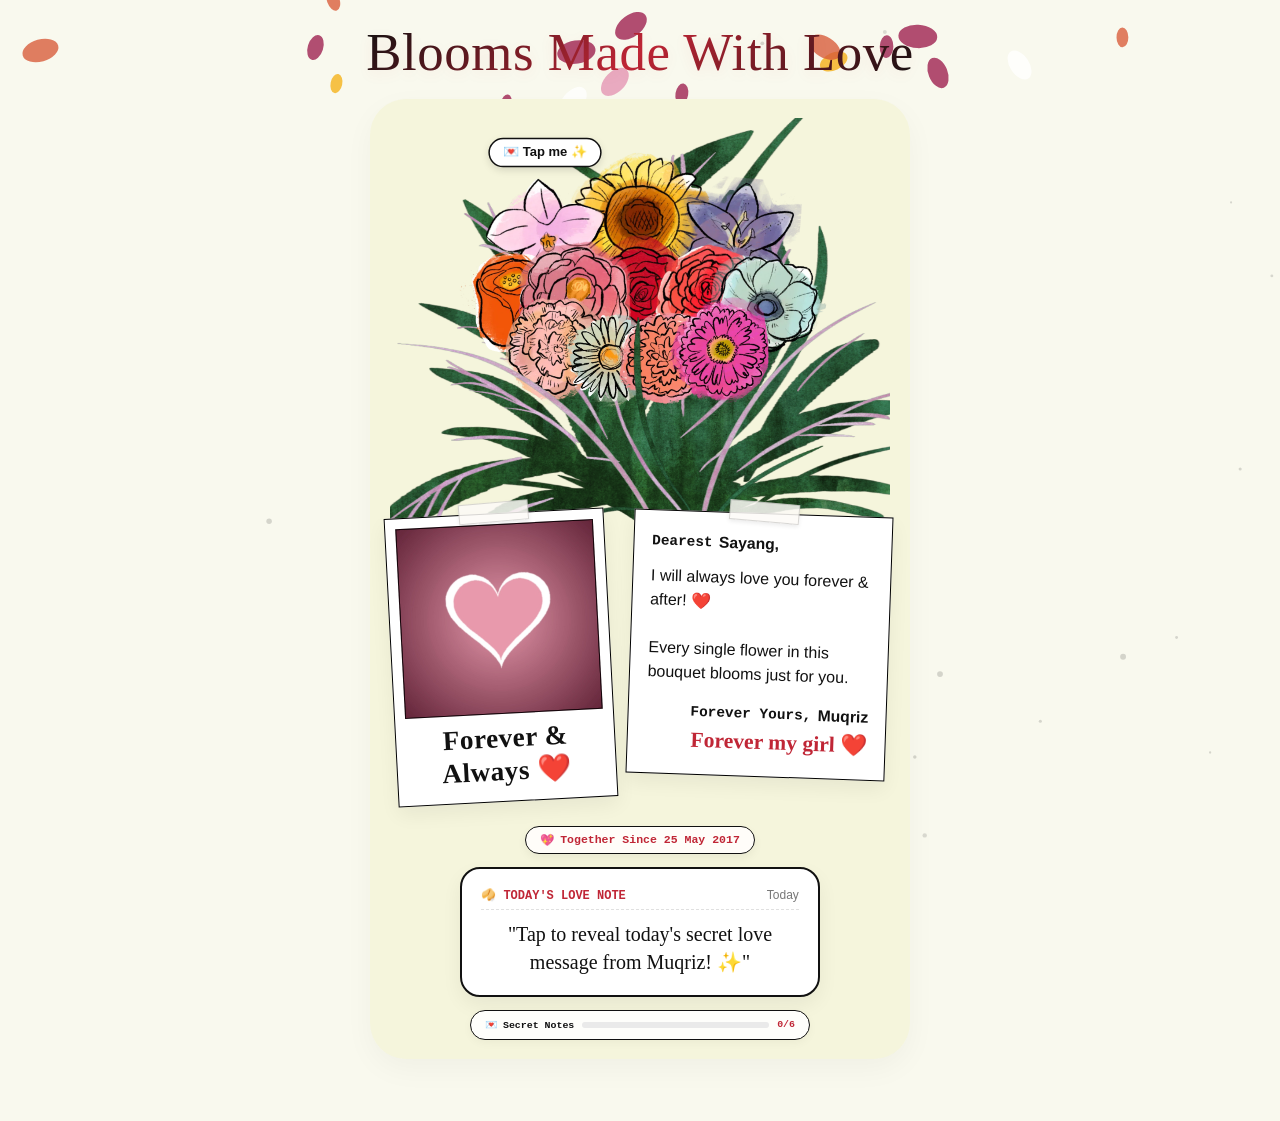
==== commit c84f214a: "final" ====
--- a/index.html
+++ b/index.html
@@ -62,7 +62,6 @@
                     <canvas id="bouquet-canvas" width="500" height="420"></canvas>
                 </div>
 
-                <!-- Cards Container (Polaroid Photo + Handwritten Message Card) -->
                 <div class="cards-flex-container">
                     
                     <!-- 1. Floating Polaroid Photo Frame -->
@@ -100,6 +99,29 @@
 
                 </div>
 
+                <!-- Daily Love Note & Milestone Badge -->
+                <div class="daily-love-wrapper">
+                    <div class="days-together-badge">
+                        <span>💖</span>
+                        <span id="days-together-text">Together Since 25 May 2017</span>
+                    </div>
+
+                    <div class="daily-note-card" id="daily-note-card">
+                        <div class="daily-note-header">
+                            <span class="daily-note-tag">🥠 Today's Love Note</span>
+                            <span class="daily-note-date" id="daily-note-date">Today</span>
+                        </div>
+                        <p class="daily-note-text" id="daily-note-text">"Tap to reveal today's secret love message from Muqriz! ✨"</p>
+                    </div>
+                </div>
+
+                <!-- Secret Notes Bar -->
+                <div class="secret-bar">
+                    <span class="secret-bar-label">💌 Secret Notes</span>
+                    <div class="secret-bar-track"><div class="secret-bar-fill" id="secret-bar-fill"></div></div>
+                    <span class="secret-bar-count" id="secret-bar-count">0/6</span>
+                </div>
+
             </div>
         </main>
     </div>
--- a/style.css
+++ b/style.css
@@ -3,7 +3,7 @@
    (100% Self-Contained Local Assets & Option 9 Satisfy Romantic Typography)
    ========================================================================== */
 
-@import 'public/css/fonts.css';
+@import 'fonts.css';
 
 :root {
     --bg-page: #F9F9EE;
@@ -294,6 +294,122 @@
 .card-label {
     color: #111111;
     font-weight: 600;
+}
+
+/* Simple Secret Notes Bar */
+.secret-bar {
+    display: flex;
+    align-items: center;
+    gap: 8px;
+    max-width: 340px;
+    margin: 0.8rem auto 0 auto;
+    padding: 8px 14px;
+    background: rgba(255, 255, 255, 0.9);
+    border: 1.5px solid #111111;
+    border-radius: 30px;
+    box-shadow: 0 3px 10px rgba(0, 0, 0, 0.04);
+}
+
+.secret-bar-label {
+    font-family: 'Martian Mono', monospace;
+    font-size: 0.62rem;
+    font-weight: 700;
+    color: #111111;
+    white-space: nowrap;
+}
+
+.secret-bar-track {
+    flex: 1;
+    height: 6px;
+    background: #EAEAEA;
+    border-radius: 6px;
+    overflow: hidden;
+}
+
+.secret-bar-fill {
+    height: 100%;
+    width: 0%;
+    background: linear-gradient(90deg, #C02636, #FF6575);
+    border-radius: 6px;
+    transition: width 0.6s ease;
+}
+
+.secret-bar-count {
+    font-family: 'Martian Mono', monospace;
+    font-size: 0.62rem;
+    font-weight: 700;
+    color: #C02636;
+    white-space: nowrap;
+}
+
+/* Daily Love Note & Milestone Card */
+.daily-love-wrapper {
+    width: 100%;
+    max-width: 360px;
+    margin: 1.5rem auto 0 auto;
+    text-align: center;
+}
+
+.days-together-badge {
+    display: inline-flex;
+    align-items: center;
+    gap: 6px;
+    background: #FFFDF9;
+    border: 1.5px solid #111111;
+    border-radius: 20px;
+    padding: 6px 14px;
+    font-family: 'Martian Mono', monospace;
+    font-size: 0.72rem;
+    font-weight: 700;
+    color: #C02636;
+    box-shadow: 0 4px 10px rgba(0,0,0,0.05);
+    margin-bottom: 0.8rem;
+}
+
+.daily-note-card {
+    background: #FFFFFF;
+    border: 2px solid #111111;
+    border-radius: 20px;
+    padding: 1.2rem;
+    box-shadow: 0 8px 20px rgba(0,0,0,0.06);
+    cursor: pointer;
+    transition: transform 0.2s ease, box-shadow 0.2s ease;
+}
+
+.daily-note-card:hover {
+    transform: translateY(-2px);
+    box-shadow: 0 12px 24px rgba(0,0,0,0.1);
+}
+
+.daily-note-header {
+    display: flex;
+    justify-content: space-between;
+    align-items: center;
+    margin-bottom: 0.6rem;
+    border-bottom: 1px dashed #E0E0E0;
+    padding-bottom: 0.4rem;
+}
+
+.daily-note-tag {
+    font-family: 'Martian Mono', monospace;
+    font-size: 0.75rem;
+    font-weight: 700;
+    color: #C02636;
+    text-transform: uppercase;
+}
+
+.daily-note-date {
+    font-size: 0.75rem;
+    color: #777777;
+    font-family: var(--font-sans);
+}
+
+.daily-note-text {
+    font-family: 'Satisfy', cursive;
+    font-size: 1.25rem;
+    color: #111111;
+    line-height: 1.4;
+    margin: 0;
 }
 
 .card-value {
@@ -425,10 +541,11 @@
 
 .modal-flower-message {
     font-family: var(--font-sans);
-    font-size: 1.1rem;
+    font-size: 1.05rem;
     font-weight: 500;
-    line-height: 1.5;
-    color: #111111;
+    line-height: 1.55;
+    color: #111111;
+    white-space: pre-line;
 }
 
 /* Responsive Rules for Mobile Devices (iPhone & Android) */
